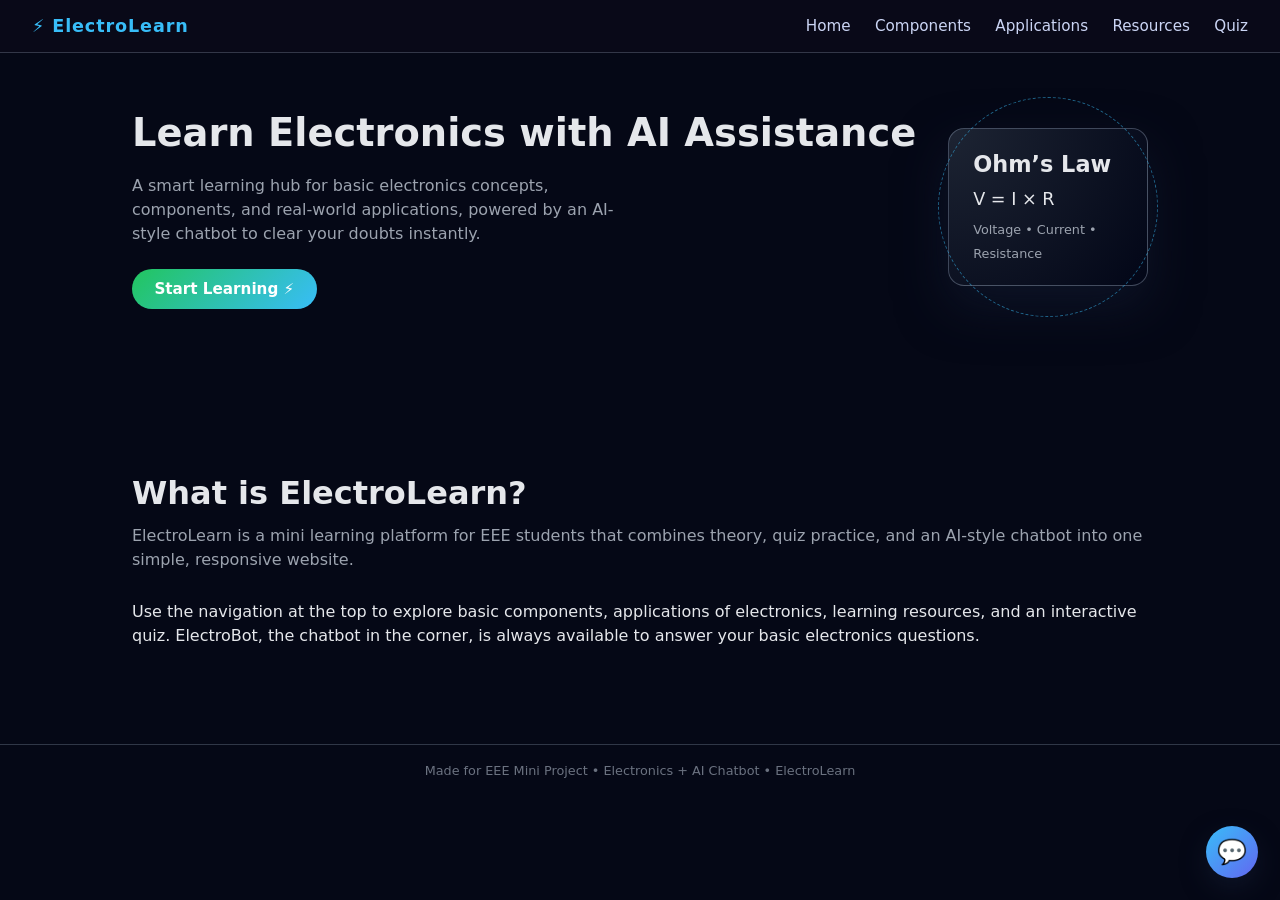
==== index.html @ ba8880dd "eee" ====
<!DOCTYPE html>
<html lang="en">
<head>
  <meta charset="UTF-8" />
  <title>ElectroLearn – Home</title>
  <meta name="viewport" content="width=device-width, initial-scale=1.0" />
  <link rel="stylesheet" href="styles.css" />
</head>
<body>
  <!-- ================= HEADER / NAVBAR ================= -->
  <header class="navbar">
    <div class="logo">⚡ ElectroLearn</div>
    <nav>
      <!-- now these go to separate pages, not sections -->
      <a href="index.html" class="nav-link active">Home</a>
      <a href="components.html" class="nav-link">Components</a>
      <a href="applications.html" class="nav-link">Applications</a>
      <a href="resources.html" class="nav-link">Resources</a>
      <a href="quiz.html" class="nav-link">Quiz</a>
    </nav>
  </header>

  <!-- ================= HERO SECTION ================= -->
  <section class="hero">
    <div class="hero-content">
      <h1>Learn Electronics with AI Assistance</h1>
      <p>
        A smart learning hub for basic electronics concepts, components, and real-world applications,
        powered by an AI-style chatbot to clear your doubts instantly.
      </p>
      <!-- Go to Components PAGE instead of scrolling -->
      <button class="primary-btn" onclick="window.location.href='components.html'">
        Start Learning ⚡
      </button>
    </div>
    <div class="hero-graphic">
      <div class="chip-card">
        <h2>Ohm’s Law</h2>
        <p>V = I × R</p>
        <span class="chip-sub">Voltage • Current • Resistance</span>
      </div>
      <div class="pulse-circle"></div>
    </div>
  </section>

  <!-- ================= ABOUT / INTRO SECTION ================= -->
  <section class="section">
    <h2>What is ElectroLearn?</h2>
    <p class="section-subtitle">
      ElectroLearn is a mini learning platform for EEE students that combines theory,
      quiz practice, and an AI-style chatbot into one simple, responsive website.
    </p>
    <p>
      Use the navigation at the top to explore basic components, applications of electronics,
      learning resources, and an interactive quiz. ElectroBot, the chatbot in the corner,
      is always available to answer your basic electronics questions.
    </p>
  </section>

  <!-- ================= FOOTER ================= -->
  <footer class="footer">
    <p>
      Made for EEE Mini Project • Electronics + AI Chatbot • ElectroLearn
    </p>
  </footer>

  <!-- ================= CHATBOT WIDGET ================= -->
  <div class="chatbot-toggle" id="chatbotToggle" onclick="toggleChatbot()">
    💬
  </div>

  <div class="chatbot-container" id="chatbotContainer">
    <div class="chatbot-header">
      <span>ElectroBot – Your Electronics Assistant</span>
      <button class="close-btn" onclick="toggleChatbot()">✕</button>
    </div>
    <div class="chatbot-body" id="chatbotBody">
      <!-- Messages will be injected by JS -->
    </div>
    <div class="chatbot-input-area">
      <input
        type="text"
        id="chatInput"
        placeholder="Ask me: What is a resistor? Explain Ohm's law..."
        onkeydown="handleKeyPress(event)"
      />
      <button onclick="sendMessage()">Send</button>
    </div>
  </div>

  <script src="script.js"></script>
</body>
</html>
---- styles.css ----
/* ========== GLOBAL STYLES ========== */
* {
  box-sizing: border-box;
  margin: 0;
  padding: 0;
  font-family: system-ui, -apple-system, BlinkMacSystemFont, "Segoe UI", sans-serif;
}

body {
  background: #050816;
  color: #e5e7eb;
  line-height: 1.5;
}

/* Remove scroll jump due to fixed header */
html {
  scroll-behavior: smooth;
}

/* ========== NAVBAR ========== */
.navbar {
  position: fixed;
  top: 0;
  left: 0;
  right: 0;
  z-index: 50;
  display: flex;
  justify-content: space-between;
  align-items: center;
  padding: 0.8rem 2rem;
  background: rgba(10, 10, 25, 0.9);
  backdrop-filter: blur(10px);
  border-bottom: 1px solid rgba(148, 163, 184, 0.3);
}

.logo {
  font-weight: 700;
  font-size: 1.1rem;
  letter-spacing: 0.05em;
  color: #38bdf8;
}

.navbar nav a {
  margin-left: 1.2rem;
  text-decoration: none;
  color: #cbd5f5;
  font-size: 0.95rem;
  position: relative;
}

.navbar nav a::after {
  content: "";
  position: absolute;
  left: 0;
  bottom: -4px;
  width: 0%;
  height: 2px;
  background: #38bdf8;
  transition: width 0.2s ease;
}

.navbar nav a:hover::after {
  width: 100%;
}

/* ========== SECTIONS ========== */
.section {
  padding: 6rem 2rem 4rem;
  max-width: 1080px;
  margin: 0 auto;
}

.section h2 {
  font-size: 2rem;
  margin-bottom: 0.4rem;
}

.section-subtitle {
  color: #9ca3af;
  margin-bottom: 1.8rem;
}

/* Offset top padding because of fixed navbar */
#home {
  padding-top: 6rem;
}

/* ========== HERO ========== */
.hero {
  display: flex;
  justify-content: space-between;
  align-items: center;
  max-width: 1080px;
  margin: 0 auto;
  padding: 6.5rem 2rem 4rem;
  gap: 2rem;
}

.hero-content h1 {
  font-size: 2.4rem;
  margin-bottom: 0.8rem;
}

.hero-content p {
  color: #9ca3af;
  max-width: 500px;
  margin-bottom: 1.4rem;
}

.primary-btn {
  padding: 0.7rem 1.4rem;
  border-radius: 999px;
  border: none;
  background: linear-gradient(135deg, #22c55e, #38bdf8);
  color: white;
  cursor: pointer;
  font-weight: 600;
  font-size: 0.95rem;
}

.primary-btn:hover {
  opacity: 0.9;
}

/* HERO GRAPHIC */
.hero-graphic {
  position: relative;
  flex: 1;
  min-height: 200px;
  display: flex;
  align-items: center;
  justify-content: center;
}

.chip-card {
  background: radial-gradient(circle at top left, #1d2433, #020617);
  border-radius: 1rem;
  padding: 1.2rem 1.5rem;
  border: 1px solid rgba(148, 163, 184, 0.4);
  box-shadow: 0 20px 50px rgba(15, 23, 42, 0.8);
}

.chip-card h2 {
  font-size: 1.4rem;
  margin-bottom: 0.3rem;
}

.chip-card p {
  font-size: 1.1rem;
  margin-bottom: 0.3rem;
}

.chip-sub {
  font-size: 0.8rem;
  color: #9ca3af;
}

.pulse-circle {
  position: absolute;
  width: 220px;
  height: 220px;
  border-radius: 999px;
  border: 1px dashed rgba(56, 189, 248, 0.5);
  animation: pulse 4s infinite ease-in-out;
}

@keyframes pulse {
  0% {
    transform: scale(0.9);
    opacity: 0.5;
  }
  50% {
    transform: scale(1.05);
    opacity: 1;
  }
  100% {
    transform: scale(0.9);
    opacity: 0.5;
  }
}

/* ========== CARDS (Components) ========== */
.cards-grid {
  display: grid;
  grid-template-columns: repeat(auto-fit, minmax(240px, 1fr));
  gap: 1.4rem;
  margin-top: 1rem;
}

.card {
  background: #020617;
  border-radius: 0.8rem;
  padding: 1.1rem 1.2rem;
  border: 1px solid rgba(148, 163, 184, 0.3);
}

.card h3 {
  margin-bottom: 0.4rem;
}

.card p {
  color: #9ca3af;
  margin-bottom: 0.5rem;
}

.card ul {
  list-style: disc;
  padding-left: 1.2rem;
  color: #e5e7eb;
}

/* ========== APPLICATIONS ========== */
.alt-bg {
  background: #020617;
}

.apps-grid {
  display: grid;
  grid-template-columns: repeat(auto-fit, minmax(220px, 1fr));
  gap: 1.2rem;
  margin-top: 1rem;
}

.app-card {
  background: #050816;
  padding: 1rem 1.1rem;
  border-radius: 0.7rem;
  border: 1px solid rgba(148, 163, 184, 0.3);
}

/* ========== RESOURCES ========== */
.resources-grid {
  display: grid;
  grid-template-columns: repeat(auto-fit, minmax(240px, 1fr));
  gap: 1.2rem;
  margin-top: 1rem;
}

.resource-card {
  background: #020617;
  border-radius: 0.8rem;
  padding: 1rem 1.1rem;
  border: 1px solid rgba(148, 163, 184, 0.3);
}

.secondary-btn {
  margin-top: 0.8rem;
  padding: 0.5rem 1rem;
  border-radius: 999px;
  border: 1px solid #38bdf8;
  background: transparent;
  color: #38bdf8;
  cursor: pointer;
  font-size: 0.85rem;
}

.secondary-btn:hover {
  background: rgba(56, 189, 248, 0.1);
}

/* ========== FOOTER ========== */
.footer {
  text-align: center;
  padding: 1rem;
  font-size: 0.8rem;
  color: #6b7280;
  border-top: 1px solid rgba(148, 163, 184, 0.3);
  margin-top: 2rem;
}

/* ========== CHATBOT ========== */
.chatbot-toggle {
  position: fixed;
  bottom: 1.4rem;
  right: 1.4rem;
  width: 52px;
  height: 52px;
  border-radius: 999px;
  background: linear-gradient(135deg, #38bdf8, #6366f1);
  display: flex;
  align-items: center;
  justify-content: center;
  cursor: pointer;
  font-size: 1.5rem;
  color: white;
  box-shadow: 0 10px 25px rgba(15, 23, 42, 0.8);
  z-index: 60;
}

.chatbot-container {
  position: fixed;
  bottom: 5.5rem;
  right: 1.4rem;
  width: 320px;
  max-height: 420px;
  background: #020617;
  border-radius: 0.9rem;
  border: 1px solid rgba(148, 163, 184, 0.4);
  box-shadow: 0 18px 50px rgba(15, 23, 42, 0.9);
  display: none;
  flex-direction: column;
  overflow: hidden;
  z-index: 60;
}

.chatbot-header {
  background: linear-gradient(135deg, #38bdf8, #6366f1);
  padding: 0.7rem 0.9rem;
  display: flex;
  justify-content: space-between;
  align-items: center;
  color: white;
  font-size: 0.9rem;
  font-weight: 600;
}

.close-btn {
  border: none;
  background: transparent;
  color: white;
  cursor: pointer;
  font-size: 1rem;
}

.chatbot-body {
  padding: 0.6rem;
  flex: 1;
  overflow-y: auto;
  font-size: 0.85rem;
}

.chatbot-input-area {
  display: flex;
  border-top: 1px solid rgba(148, 163, 184, 0.5);
}

.chatbot-input-area input {
  flex: 1;
  padding: 0.45rem 0.6rem;
  border: none;
  outline: none;
  background: #020617;
  color: #e5e7eb;
  font-size: 0.85rem;
}

.chatbot-input-area button {
  border: none;
  padding: 0.45rem 0.7rem;
  background: #38bdf8;
  color: white;
  cursor: pointer;
  font-size: 0.85rem;
}

/* Messages */
.message {
  max-width: 80%;
  margin-bottom: 0.4rem;
  padding: 0.4rem 0.55rem;
  border-radius: 0.6rem;
}

.user-msg {
  margin-left: auto;
  background: #1d4ed8;
}

.bot-msg {
  margin-right: auto;
  background: #020617;
  border: 1px solid rgba(148, 163, 184, 0.5);
}

/* ========== RESPONSIVE ========== */
@media (max-width: 768px) {
  .hero {
    flex-direction: column;
    text-align: left;
  }

  .hero-graphic {
    order: -1;
  }

  .navbar {
    padding: 0.6rem 1rem;
  }

  .section {
    padding: 5rem 1rem 3rem;
  }

  .hero {
    padding: 5.5rem 1rem 3rem;
  }
}
/* ========== QUIZ ========== */
.quiz-card {
  background: #020617;
  border-radius: 0.9rem;
  padding: 1.2rem 1.3rem;
  border: 1px solid rgba(148, 163, 184, 0.4);
  margin-top: 1rem;
}

.quiz-question {
  font-size: 1rem;
  margin-bottom: 0.8rem;
}

.quiz-options {
  display: flex;
  flex-direction: column;
  gap: 0.5rem;
  margin-bottom: 0.8rem;
}

.quiz-option-btn {
  padding: 0.45rem 0.7rem;
  border-radius: 0.6rem;
  border: 1px solid rgba(148, 163, 184, 0.6);
  background: #050816;
  color: #e5e7eb;
  font-size: 0.9rem;
  text-align: left;
  cursor: pointer;
}

.quiz-option-btn:hover {
  background: rgba(56, 189, 248, 0.12);
  border-color: #38bdf8;
}

.quiz-bottom {
  display: flex;
  justify-content: space-between;
  font-size: 0.8rem;
  color: #9ca3af;
}

#quizResult h3 {
  margin-bottom: 0.3rem;
}

/* ========== ANIMATIONS ========== */
.fade-in-up {
  opacity: 0;
  transform: translateY(10px);
  animation: fadeUp 0.6s ease-out forwards;
}

.fade-delay-1 {
  animation-delay: 0.15s;
}

.fade-delay-2 {
  animation-delay: 0.3s;
}

.fade-delay-3 {
  animation-delay: 0.45s;
}

@keyframes fadeUp {
  to {
    opacity: 1;
    transform: translateY(0);
  }
}

/* hover animations for cards */
.card,
.app-card,
.resource-card,
.quiz-card,
.feedback-card {
  transition: transform 0.2s ease, box-shadow 0.2s ease, border-color 0.2s ease;
}

.card:hover,
.app-card:hover,
.resource-card:hover,
.quiz-card:hover,
.feedback-card:hover {
  transform: translateY(-4px);
  box-shadow: 0 14px 30px rgba(15, 23, 42, 0.7);
  border-color: #38bdf8;
}
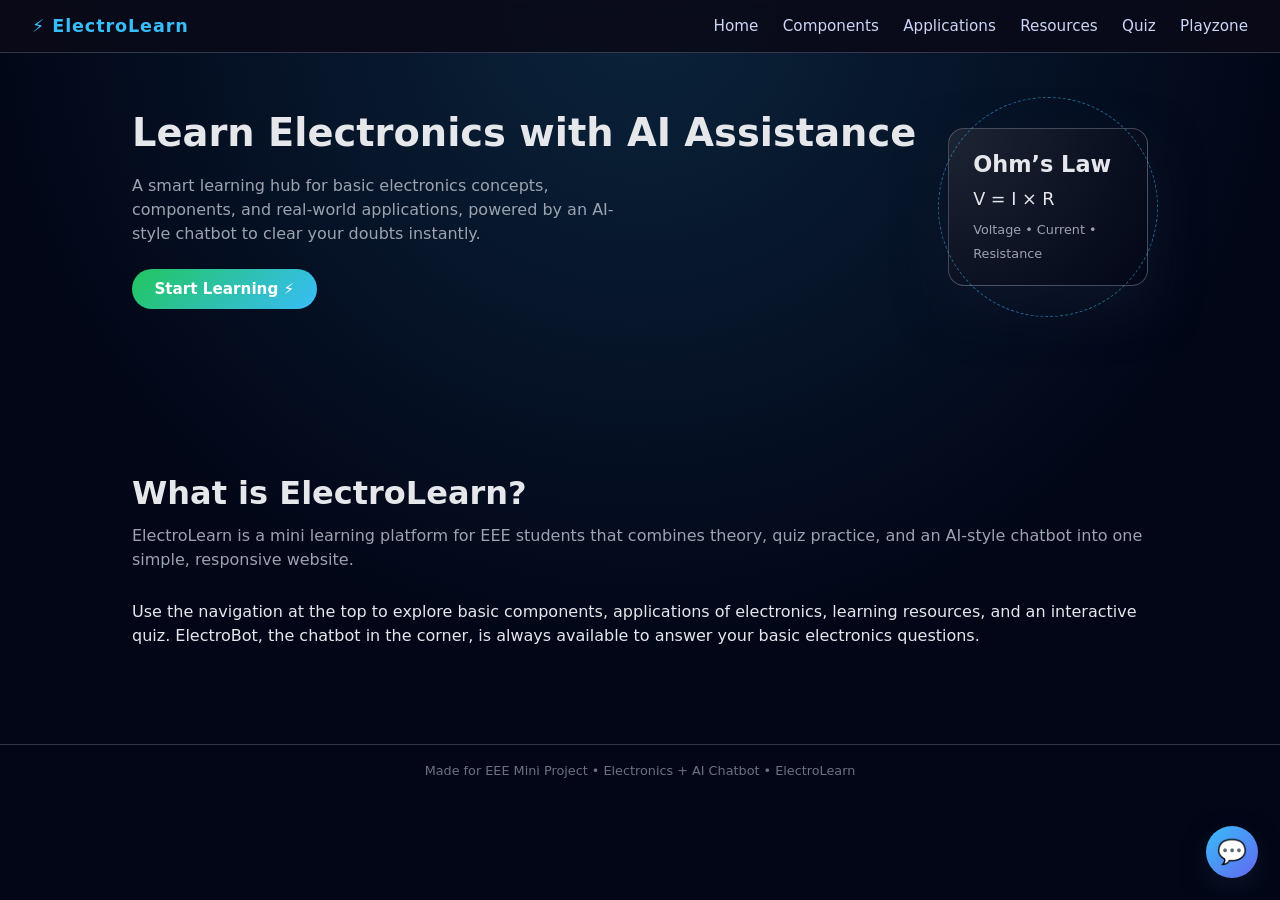
==== commit 4ad956fa: "i done frontend work" ====
--- a/index.html
+++ b/index.html
@@ -17,6 +17,7 @@
       <a href="applications.html" class="nav-link">Applications</a>
       <a href="resources.html" class="nav-link">Resources</a>
       <a href="quiz.html" class="nav-link">Quiz</a>
+       <a href="playground.html" class="nav-link">Playzone</a>
     </nav>
   </header>
 
--- a/styles.css
+++ b/styles.css
@@ -257,6 +257,69 @@
 .secondary-btn:hover {
   background: rgba(56, 189, 248, 0.1);
 }
+.resource-details {
+  margin-top: 1.6rem;
+  padding: 1.2rem 1.4rem;
+  background: #020617;
+  border-radius: 0.9rem;
+  border: 1px solid rgba(148, 163, 184, 0.4);
+  transition: all 0.3s ease;
+}
+
+.resource-details.hidden {
+  opacity: 0;
+  max-height: 0;
+  padding-top: 0;
+  padding-bottom: 0;
+  overflow: hidden;
+}
+
+.resource-details h3 {
+  margin-bottom: 0.5rem;
+}
+
+.resource-details ul {
+  list-style: none;
+  padding-left: 0;
+}
+
+.resource-details li {
+  padding: 0.3rem 0;
+}
+
+.resource-details a {
+  color: #38bdf8;
+  font-weight: 500;
+  text-decoration: none;
+}
+
+.resource-details a:hover {
+  text-decoration: underline;
+}
+.resource-item {
+  border-radius: 0.7rem;
+  padding: 0.55rem 0.75rem;
+  margin-bottom: 0.35rem;
+  background: #020617;
+  border: 1px solid rgba(148, 163, 184, 0.35);
+  transition: background 0.2s ease, border-color 0.2s ease, transform 0.15s ease;
+}
+
+.resource-item a {
+  display: block;
+  width: 100%;
+  color: #38bdf8;
+  font-weight: 500;
+  text-decoration: none;
+}
+
+.resource-item:hover {
+  background: rgba(56, 189, 248, 0.07);
+  border-color: #38bdf8;
+  transform: translateY(-1px);
+}
+
+
 
 /* ========== FOOTER ========== */
 .footer {
@@ -487,3 +550,209 @@
   box-shadow: 0 14px 30px rgba(15, 23, 42, 0.7);
   border-color: #38bdf8;
 }
+
+/* Dark circuit background for whole site */
+body {
+  background-color: #020617;
+  color: #e5e7eb;
+  background-image:
+    radial-gradient(circle at top, rgba(56, 189, 248, 0.16), transparent 60%),
+    url("assets/dark-circuit-bg.jpg"); /* put any circuit wallpaper here */
+  background-size: cover;
+  background-attachment: fixed;
+  background-repeat: no-repeat;
+}
+
+/* Page wrapper (if not already defined) */
+.page {
+  max-width: 1120px;
+  margin: 0 auto;
+  padding: 5rem 1.5rem 3rem;
+}
+
+/* Playground layout */
+.playground-layout {
+  display: grid;
+  grid-template-columns: 270px 1fr;
+  gap: 1.6rem;
+  margin-top: 1.4rem;
+}
+
+/* Palette */
+.palette {
+  background: rgba(15, 23, 42, 0.95);
+  border-radius: 0.9rem;
+  border: 1px solid rgba(148, 163, 184, 0.5);
+  padding: 1rem;
+  box-shadow: 0 16px 40px rgba(15, 23, 42, 0.8);
+}
+
+.palette h3 {
+  margin-bottom: 0.3rem;
+}
+
+.palette-hint {
+  font-size: 0.8rem;
+  color: #9ca3af;
+  margin-bottom: 0.8rem;
+}
+
+.palette-item {
+  display: flex;
+  justify-content: space-between;
+  align-items: center;
+  padding: 0.55rem 0.7rem;
+  border-radius: 0.7rem;
+  background: #020617;
+  border: 1px solid rgba(148, 163, 184, 0.4);
+  margin-bottom: 0.5rem;
+}
+
+.palette-item strong {
+  font-size: 0.9rem;
+}
+
+.palette-desc {
+  font-size: 0.75rem;
+  color: #9ca3af;
+}
+
+.palette-note {
+  font-size: 0.75rem;
+  color: #9ca3af;
+  display: block;
+  margin-top: 0.4rem;
+}
+
+.mini-btn {
+  padding: 0.3rem 0.7rem;
+  border-radius: 999px;
+  border: 1px solid #38bdf8;
+  background: transparent;
+  color: #38bdf8;
+  font-size: 0.8rem;
+  cursor: pointer;
+}
+
+/* Canvas */
+.canvas {
+  position: relative;
+  min-height: 360px;
+  background: rgba(15, 23, 42, 0.97);
+  border-radius: 1rem;
+  border: 1px solid rgba(148, 163, 184, 0.6);
+  overflow: hidden;
+  box-shadow: 0 20px 50px rgba(15, 23, 42, 0.9);
+}
+
+.canvas-bg {
+  position: absolute;
+  inset: 0;
+}
+
+.grid-overlay {
+  width: 100%;
+  height: 100%;
+  background-image: linear-gradient(
+      rgba(30, 64, 175, 0.2) 1px,
+      transparent 1px
+    ),
+    linear-gradient(
+      90deg,
+      rgba(30, 64, 175, 0.2) 1px,
+      transparent 1px
+    );
+  background-size: 26px 26px;
+  opacity: 0.5;
+}
+
+.canvas-label {
+  position: absolute;
+  bottom: 0.7rem;
+  left: 1rem;
+  font-size: 0.8rem;
+  color: #9ca3af;
+}
+
+/* Draggable circuit nodes */
+.circuit-node {
+  position: absolute;
+  padding: 0.45rem 0.75rem;
+  border-radius: 999px;
+  background: #020617;
+  border: 1px solid rgba(56, 189, 248, 0.8);
+  font-size: 0.8rem;
+  cursor: grab;
+  z-index: 2;
+  user-select: none;
+  box-shadow: 0 8px 20px rgba(15, 23, 42, 0.9);
+  transition: box-shadow 0.15s ease, transform 0.15s ease;
+}
+
+.circuit-node:active {
+  cursor: grabbing;
+  transform: scale(1.03);
+  box-shadow: 0 10px 24px rgba(15, 23, 42, 0.9);
+}
+
+/* Different colors per type (optional) */
+.circuit-node.battery { border-color: #22c55e; }
+.circuit-node.resistor { border-color: #f97316; }
+.circuit-node.led { border-color: #e11d48; }
+.circuit-node.switch { border-color: #a855f7; }
+
+/* Simple fade-up animation (if not already in file) */
+.fade-in-up {
+  opacity: 0;
+  transform: translateY(12px);
+  animation: fadeUp 0.6s ease-out forwards;
+}
+
+@keyframes fadeUp {
+  to {
+    opacity: 1;
+    transform: translateY(0);
+  }
+}
+
+/* Responsive */
+@media (max-width: 768px) {
+  .playground-layout {
+    grid-template-columns: 1fr;
+  }
+}
+/* Selected node (for connecting wires) */
+.circuit-node.selected {
+  box-shadow: 0 0 0 2px rgba(56, 189, 248, 0.9);
+}
+
+/* Wire between nodes */
+.wire {
+  position: absolute;
+  height: 2px;
+  background: linear-gradient(90deg, #38bdf8, #a855f7);
+  transform-origin: 0 50%;
+  opacity: 0.9;
+}
+
+/* LED ON effect */
+.circuit-node.led-on {
+  background: radial-gradient(circle at center, #f97316, #020617);
+  box-shadow: 0 0 10px rgba(249, 115, 22, 0.9);
+  animation: ledGlow 1s ease-in-out infinite alternate;
+}
+
+@keyframes ledGlow {
+  from {
+    box-shadow: 0 0 8px rgba(249, 115, 22, 0.7);
+  }
+  to {
+    box-shadow: 0 0 16px rgba(249, 115, 22, 1);
+  }
+}
+
+/* Switch ON effect */
+.circuit-node.switch-on {
+  background: radial-gradient(circle at center, #22c55e, #020617);
+  box-shadow: 0 0 10px rgba(34, 197, 94, 0.9);
+}
